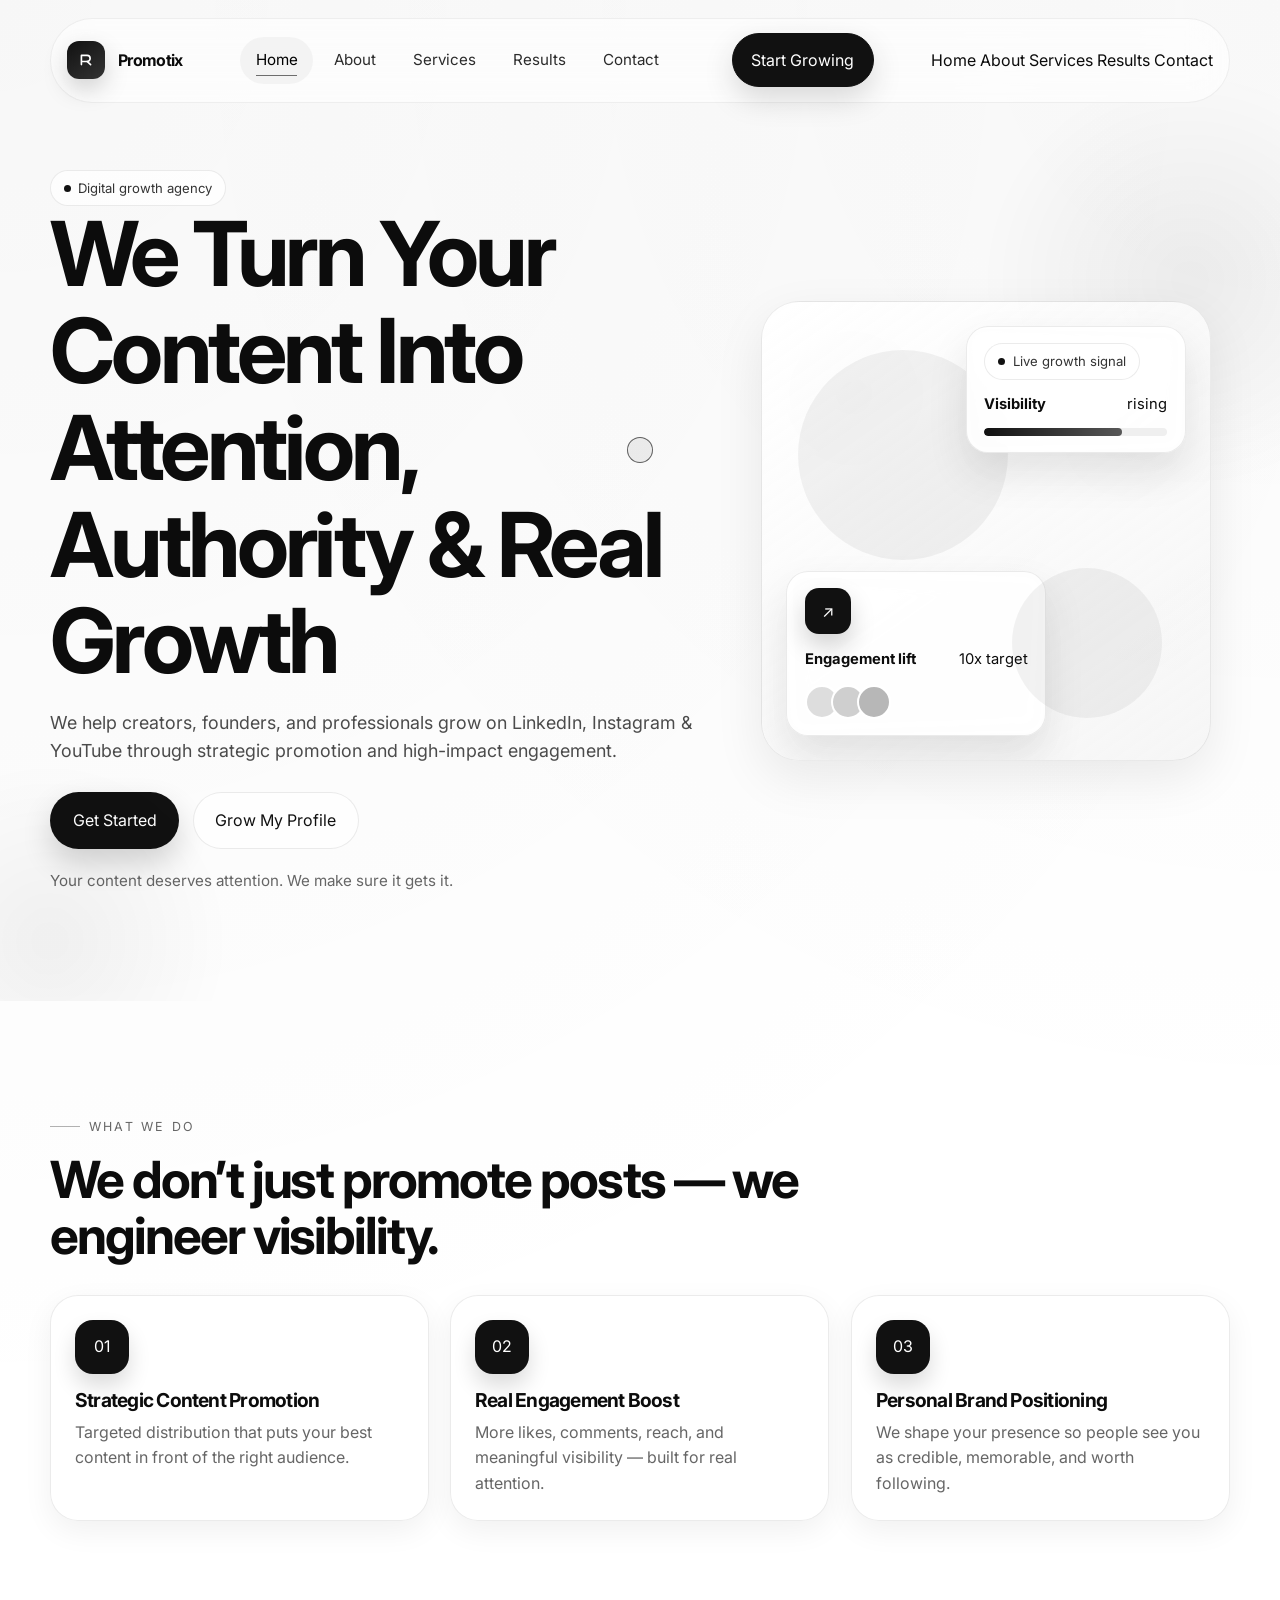
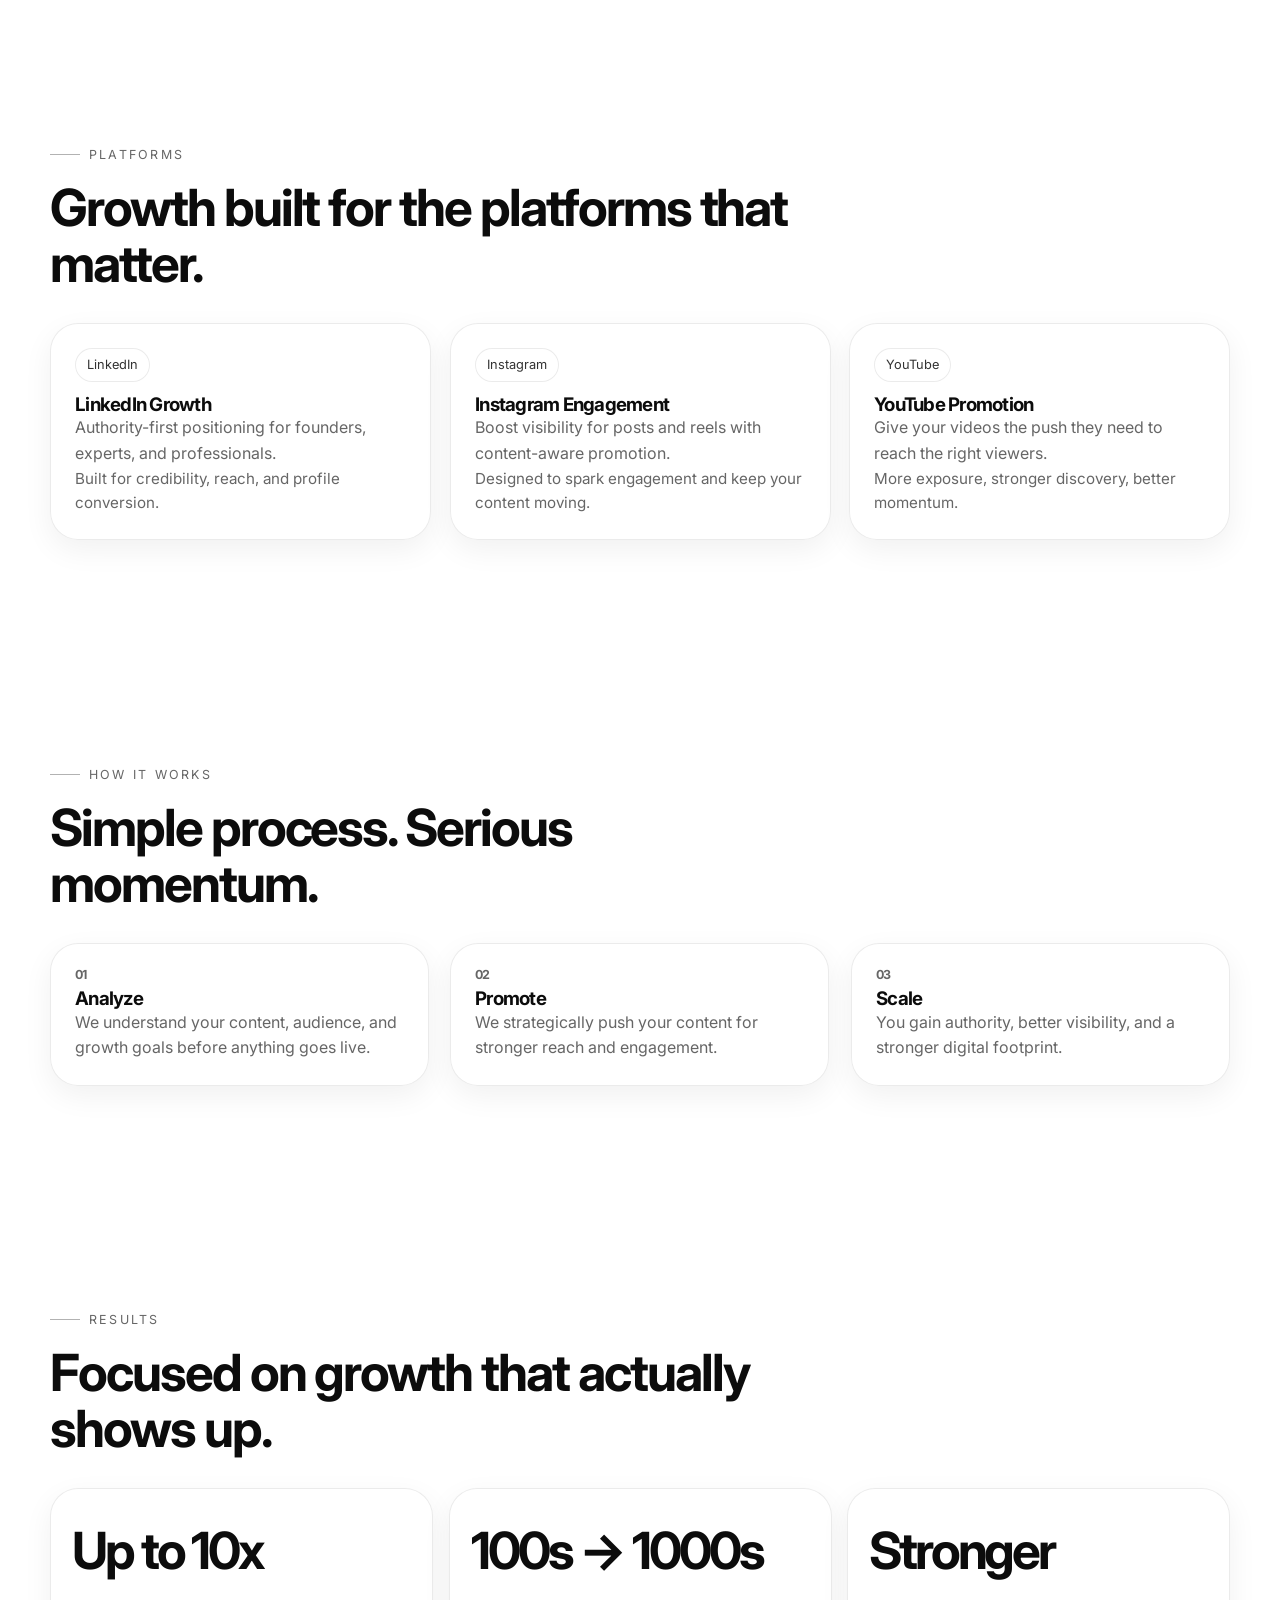
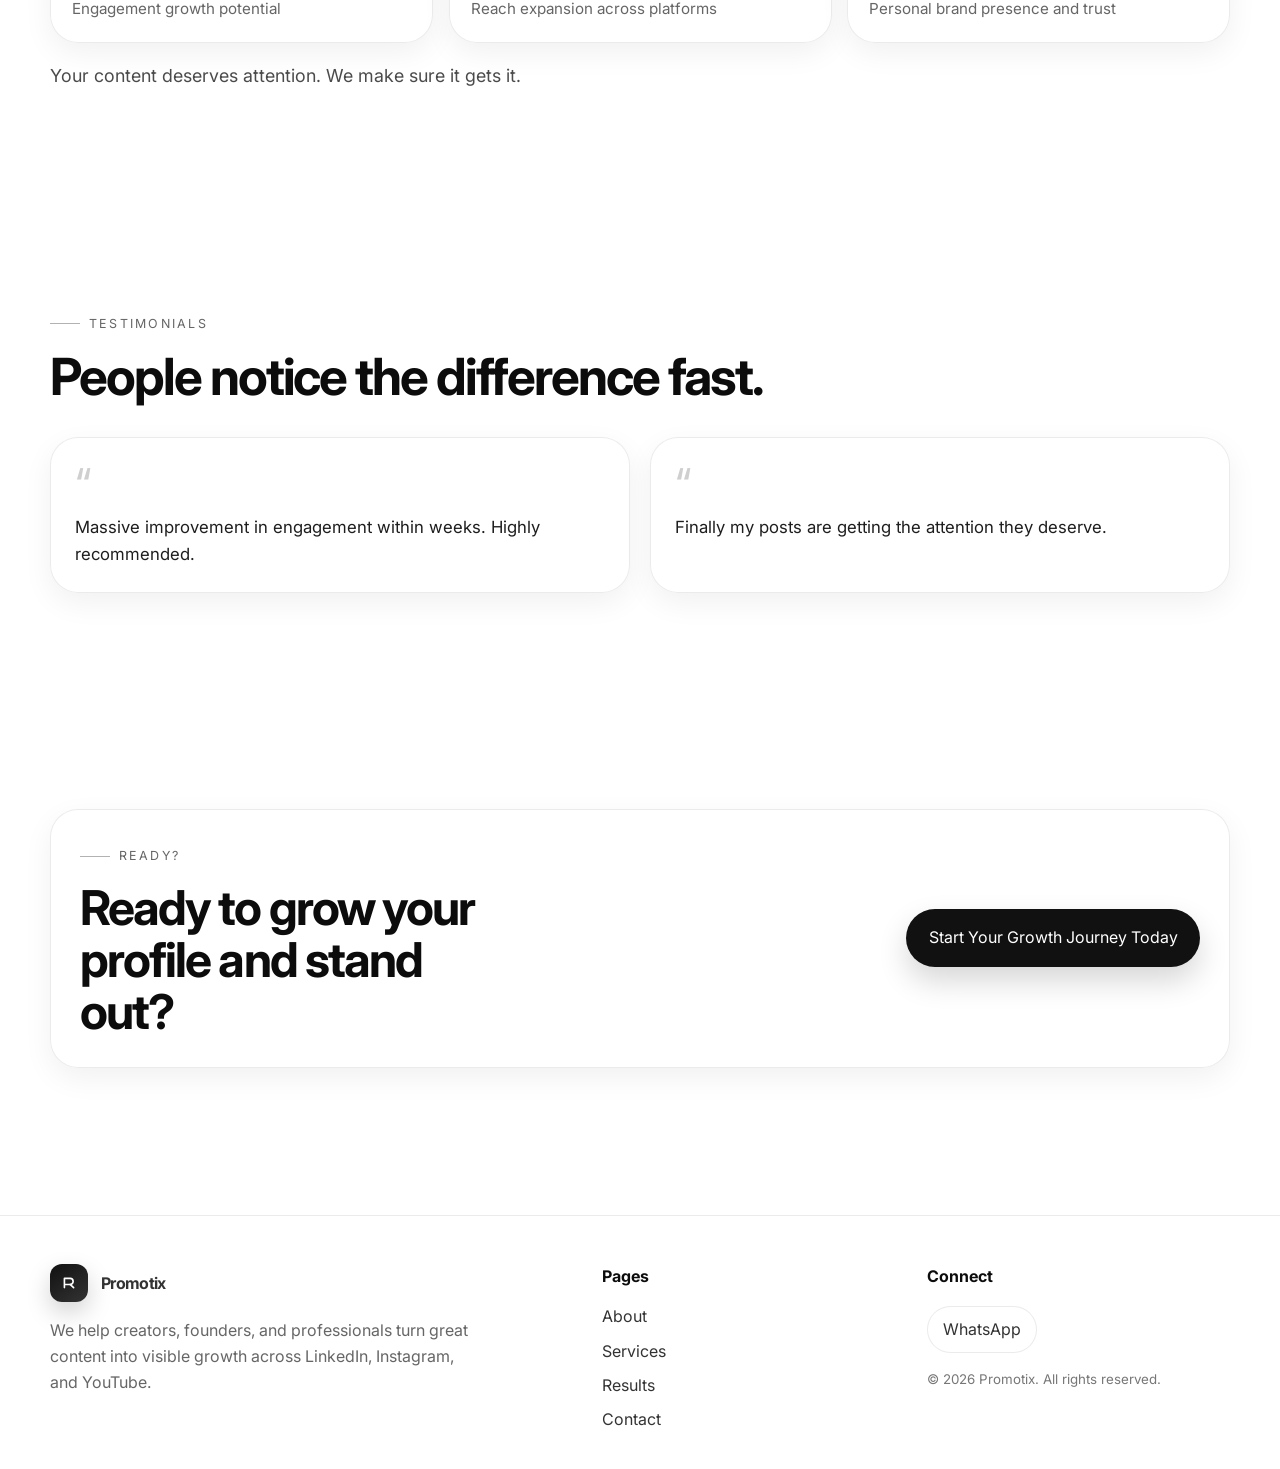
==== index.html @ 36fdacd5 "Add files via upload" ====
<!doctype html>
<html lang="en">
<head>
  <meta charset="utf-8">
  <meta name="viewport" content="width=device-width, initial-scale=1">
  <title>Promotix | Digital Growth Agency</title>
  <meta name="description" content="Premium digital growth agency for creators, founders, and professionals growing on LinkedIn, Instagram, and YouTube.">
  <meta name="keywords" content="digital growth agency, linkedin growth, instagram engagement, youtube promotion, content promotion, personal branding">
  <meta name="author" content="Promotix">
  <meta name="theme-color" content="#111111">
  <meta property="og:title" content="Promotix | Digital Growth Agency">
  <meta property="og:description" content="Premium digital growth agency for creators, founders, and professionals growing on LinkedIn, Instagram, and YouTube.">
  <meta property="og:type" content="website">
  <meta property="og:image" content="favicon.svg">
  <link rel="icon" href="favicon.svg" type="image/svg+xml">
  <link rel="apple-touch-icon" href="favicon.svg">
  <link rel="preconnect" href="https://fonts.googleapis.com">
  <link rel="preconnect" href="https://fonts.gstatic.com" crossorigin>
  <link href="https://fonts.googleapis.com/css2?family=Inter:wght@400;500;600;700;800&family=Poppins:wght@500;600;700;800&display=swap" rel="stylesheet">
  <link rel="stylesheet" href="style.css">
</head>
<body class="home" data-page="home">

  <header class="site-header">
    <div class="nav-shell">
      <a class="brand" href="index.html" aria-label="Promotix home">
        <span class="brand-mark" aria-hidden="true">
          <svg viewBox="0 0 24 24" fill="none" stroke="currentColor" stroke-width="1.8" stroke-linecap="round" stroke-linejoin="round">
            <path d="M7 17V7h6.2a3.3 3.3 0 0 1 0 6.6H7"/>
            <path d="M13.2 13.6 17 17"/>
          </svg>
        </span>
        <span>Promotix</span>
      </a>

      <nav class="nav-links" aria-label="Primary">
        <a href="index.html" data-page="home">Home</a>
        <a href="about.html" data-page="about">About</a>
        <a href="services.html" data-page="services">Services</a>
        <a href="results.html" data-page="results">Results</a>
        <a href="contact.html" data-page="contact">Contact</a>
      </nav>

      <a class="nav-cta" href="contact.html">Start Growing</a>

      <button class="nav-toggle" aria-label="Open navigation" aria-expanded="false">
        <span></span>
        <span></span>
      </button>

      <div class="mobile-nav">
        <a href="index.html" data-page="home">Home</a>
        <a href="about.html" data-page="about">About</a>
        <a href="services.html" data-page="services">Services</a>
        <a href="results.html" data-page="results">Results</a>
        <a href="contact.html" data-page="contact">Contact</a>
      </div>
    </div>
  </header>
  <div class="preloader" aria-hidden="true"><div class="loader"><span></span></div></div>
  <div class="custom-cursor" aria-hidden="true"></div>
  <button class="scroll-top" aria-label="Scroll to top">↑</button>
  <div class="toast" role="status" aria-live="polite"></div>

<main>
  <section class="hero">
    <div class="container hero-grid">
      <div class="hero-copy reveal">
        <span class="kicker"><span></span> Digital growth agency</span>
        <h1>We Turn Your Content Into Attention, Authority &amp; Real Growth</h1>
        <p class="lead">We help creators, founders, and professionals grow on LinkedIn, Instagram &amp; YouTube through strategic promotion and high-impact engagement.</p>
        <div class="hero-actions">
          <a class="btn" href="contact.html">Get Started</a>
          <a class="btn-outline" href="services.html">Grow My Profile</a>
        </div>
        <p style="margin-top:1.2rem;" class="small muted">Your content deserves attention. We make sure it gets it.</p>
      </div>
      <div class="hero-panel reveal reveal-scale">
        <div class="hero-visual">
          <div class="floating-card float-top">
            <div class="kicker"><span></span> Live growth signal</div>
            <div class="stat-line"><strong>Visibility</strong><span>rising</span></div>
            <div class="bar"><span></span></div>
          </div>
          <div class="floating-card float-bottom">
            <div class="icon-pill" aria-hidden="true">↗</div>
            <div class="stat-line"><strong>Engagement lift</strong><span>10x target</span></div>
            <div class="stack" aria-hidden="true"><span></span><span></span><span></span></div>
          </div>
        </div>
      </div>
    </div>
  </section>

  <section class="section">
    <div class="container">
      <div class="section-heading reveal">
        <span class="section-label">What we do</span>
        <h2>We don’t just promote posts — we engineer visibility.</h2>
      </div>
      <div class="grid grid-3">
        <article class="card card-pad feature-card reveal reveal-left">
          <div class="feature-icon">01</div>
          <h3>Strategic Content Promotion</h3>
          <p>Targeted distribution that puts your best content in front of the right audience.</p>
        </article>
        <article class="card card-pad feature-card reveal">
          <div class="feature-icon">02</div>
          <h3>Real Engagement Boost</h3>
          <p>More likes, comments, reach, and meaningful visibility — built for real attention.</p>
        </article>
        <article class="card card-pad feature-card reveal reveal-right">
          <div class="feature-icon">03</div>
          <h3>Personal Brand Positioning</h3>
          <p>We shape your presence so people see you as credible, memorable, and worth following.</p>
        </article>
      </div>
    </div>
  </section>

  <section class="section">
    <div class="container">
      <div class="section-heading reveal">
        <span class="section-label">Platforms</span>
        <h2>Growth built for the platforms that matter.</h2>
      </div>
      <div class="platform-grid">
        <article class="card platform-card reveal">
          <div>
            <span class="tag">LinkedIn</span>
            <h3 style="margin-top:.85rem;">LinkedIn Growth</h3>
            <p>Authority-first positioning for founders, experts, and professionals.</p>
          </div>
          <p class="small">Built for credibility, reach, and profile conversion.</p>
        </article>
        <article class="card platform-card reveal">
          <div>
            <span class="tag">Instagram</span>
            <h3 style="margin-top:.85rem;">Instagram Engagement</h3>
            <p>Boost visibility for posts and reels with content-aware promotion.</p>
          </div>
          <p class="small">Designed to spark engagement and keep your content moving.</p>
        </article>
        <article class="card platform-card reveal">
          <div>
            <span class="tag">YouTube</span>
            <h3 style="margin-top:.85rem;">YouTube Promotion</h3>
            <p>Give your videos the push they need to reach the right viewers.</p>
          </div>
          <p class="small">More exposure, stronger discovery, better momentum.</p>
        </article>
      </div>
    </div>
  </section>

  <section class="section">
    <div class="container">
      <div class="section-heading reveal">
        <span class="section-label">How it works</span>
        <h2>Simple process. Serious momentum.</h2>
      </div>
      <div class="grid grid-3 steps">
        <article class="card step-card reveal reveal-left">
          <h3>Analyze</h3>
          <p>We understand your content, audience, and growth goals before anything goes live.</p>
        </article>
        <article class="card step-card reveal">
          <h3>Promote</h3>
          <p>We strategically push your content for stronger reach and engagement.</p>
        </article>
        <article class="card step-card reveal reveal-right">
          <h3>Scale</h3>
          <p>You gain authority, better visibility, and a stronger digital footprint.</p>
        </article>
      </div>
    </div>
  </section>

  <section class="section">
    <div class="container">
      <div class="section-heading reveal">
        <span class="section-label">Results</span>
        <h2>Focused on growth that actually shows up.</h2>
      </div>
      <div class="metrics">
        <article class="card metric reveal">
          <div class="value">Up to 10x</div>
          <p class="label">Engagement growth potential</p>
        </article>
        <article class="card metric reveal">
          <div class="value">100s → 1000s</div>
          <p class="label">Reach expansion across platforms</p>
        </article>
        <article class="card metric reveal">
          <div class="value">Stronger</div>
          <p class="label">Personal brand presence and trust</p>
        </article>
      </div>
      <p style="margin-top:1.2rem;" class="lead reveal">Your content deserves attention. We make sure it gets it.</p>
    </div>
  </section>

  <section class="section">
    <div class="container">
      <div class="section-heading reveal">
        <span class="section-label">Testimonials</span>
        <h2>People notice the difference fast.</h2>
      </div>
      <div class="grid grid-2">
        <article class="card card-pad testimonial-card reveal reveal-left">
          <div class="quote-mark">“</div>
          <p class="quote">Massive improvement in engagement within weeks. Highly recommended.</p>
        </article>
        <article class="card card-pad testimonial-card reveal reveal-right">
          <div class="quote-mark">“</div>
          <p class="quote">Finally my posts are getting the attention they deserve.</p>
        </article>
      </div>
    </div>
  </section>

  <section class="section">
    <div class="container">
      <div class="card cta-strip reveal">
        <div>
          <span class="section-label">Ready?</span>
          <h2>Ready to grow your profile and stand out?</h2>
        </div>
        <a class="btn" href="contact.html">Start Your Growth Journey Today</a>
      </div>
    </div>
  </section>
</main>


  <footer class="footer">
    <div class="container footer-grid">
      <div>
        <a class="brand" href="index.html">
          <span class="brand-mark" aria-hidden="true">
            <svg viewBox="0 0 24 24" fill="none" stroke="currentColor" stroke-width="1.8" stroke-linecap="round" stroke-linejoin="round">
              <path d="M7 17V7h6.2a3.3 3.3 0 0 1 0 6.6H7"/>
              <path d="M13.2 13.6 17 17"/>
            </svg>
          </span>
          <span>Promotix</span>
        </a>
        <p style="margin-top: 1rem; max-width: 42ch;">We help creators, founders, and professionals turn great content into visible growth across LinkedIn, Instagram, and YouTube.</p>
      </div>
      <div>
        <strong>Pages</strong>
        <ul style="margin-top: .9rem;">
          <li><a href="about.html">About</a></li>
          <li><a href="services.html">Services</a></li>
          <li><a href="results.html">Results</a></li>
          <li><a href="contact.html">Contact</a></li>
        </ul>
      </div>
      <div>
        <strong>Connect</strong>
        <div class="social-row">
<a href="https://wa.me/917065312422?text=Hi%20I%20want%20to%20grow%20my%20profile" target="_blank">
  WhatsApp
</a>        </div>
        <small style="display:block; margin-top: 1rem;">© 2026 Promotix. All rights reserved.</small>
      </div>
    </div>
  </footer>

  <script src="script.js" defer></script>

</body>
</html>
---- style.css ----
:root {
  --bg: #ffffff;
  --bg-soft: #f7f7f7;
  --text: #0c0c0c;
  --muted: #666;
  --line: rgba(0,0,0,.08);
  --line-strong: rgba(0,0,0,.12);
  --shadow: 0 18px 50px rgba(0,0,0,.08);
  --shadow-soft: 0 10px 30px rgba(0,0,0,.06);
  --radius-lg: 28px;
  --radius-md: 18px;
  --radius-sm: 12px;
  --container: 1180px;
  --transition: 280ms cubic-bezier(.2,.8,.2,1);
}

*,
*::before,
*::after { box-sizing: border-box; }

html { scroll-behavior: smooth; }

body {
  margin: 0;
  font-family: "Inter", "Poppins", system-ui, -apple-system, BlinkMacSystemFont, "Segoe UI", sans-serif;
  background:
    radial-gradient(circle at top left, rgba(0,0,0,.03), transparent 30%),
    radial-gradient(circle at top right, rgba(0,0,0,.025), transparent 24%),
    var(--bg);
  color: var(--text);
  line-height: 1.6;
  overflow-x: hidden;
  text-rendering: optimizeLegibility;
}

body.loaded .preloader {
  opacity: 0;
  visibility: hidden;
  pointer-events: none;
  transform: scale(.98);
}

img { max-width: 100%; display: block; }
a { color: inherit; text-decoration: none; }
button, input, textarea { font: inherit; }

::selection { background: #111; color: #fff; }

.container {
  width: min(calc(100% - 2rem), var(--container));
  margin: 0 auto;
}

.section { padding: 108px 0; }
.bg-soft { background: linear-gradient(180deg, #fafafa, #fff); }
.section-label {
  display: inline-flex;
  align-items: center;
  gap: .55rem;
  text-transform: uppercase;
  letter-spacing: .18em;
  font-size: .78rem;
  color: var(--muted);
  margin-bottom: 1rem;
}
.section-label::before {
  content: "";
  width: 30px;
  height: 1px;
  background: currentColor;
  opacity: .5;
}
h1, h2, h3, h4 { margin: 0; line-height: 1.08; letter-spacing: -.04em; }
p { margin: 0; color: var(--muted); }

.lead { font-size: 1.12rem; max-width: 62ch; color: #4b4b4b; }
.small { font-size: .95rem; }
.muted { color: var(--muted); }

.grid { display: grid; gap: 1.3rem; }
.grid-2 { grid-template-columns: repeat(2, minmax(0, 1fr)); }
.grid-3 { grid-template-columns: repeat(3, minmax(0, 1fr)); }
.grid-4 { grid-template-columns: repeat(4, minmax(0, 1fr)); }

.card {
  background: rgba(255,255,255,.86);
  border: 1px solid var(--line);
  border-radius: var(--radius-lg);
  box-shadow: var(--shadow-soft);
  backdrop-filter: blur(14px);
  -webkit-backdrop-filter: blur(14px);
  overflow: hidden;
  transition: transform var(--transition), box-shadow var(--transition), border-color var(--transition);
}
.card:hover {
  transform: translateY(-6px);
  box-shadow: var(--shadow);
  border-color: var(--line-strong);
}
.card-pad { padding: 1.5rem; }

.kicker {
  display: inline-flex;
  align-items: center;
  gap: .45rem;
  padding: .42rem .82rem;
  border-radius: 999px;
  border: 1px solid var(--line);
  background: rgba(255,255,255,.75);
  font-size: .82rem;
  color: #333;
}
.kicker span {
  width: 7px;
  height: 7px;
  border-radius: 999px;
  background: #111;
}

.site-header {
  position: fixed;
  inset: 18px 0 auto;
  z-index: 1000;
  transition: transform var(--transition), background var(--transition), box-shadow var(--transition), border-color var(--transition);
}
.site-header.scrolled .nav-shell {
  background: rgba(255,255,255,.84);
  box-shadow: 0 10px 40px rgba(0,0,0,.08);
  border-color: rgba(0,0,0,.08);
}
.nav-shell {
  width: min(calc(100% - 1rem), var(--container));
  margin: 0 auto;
  padding: .9rem 1rem;
  border-radius: 999px;
  background: rgba(255,255,255,.62);
  border: 1px solid rgba(0,0,0,.06);
  backdrop-filter: blur(18px);
  -webkit-backdrop-filter: blur(18px);
  display: flex;
  align-items: center;
  justify-content: space-between;
  gap: 1rem;
  transition: var(--transition);
}
.brand {
  display: inline-flex;
  align-items: center;
  gap: .8rem;
  font-weight: 700;
  letter-spacing: -.04em;
  color: var(--text);
}
.brand-mark {
  width: 38px;
  height: 38px;
  border-radius: 12px;
  background: linear-gradient(145deg, #111, #333);
  display: grid;
  place-items: center;
  color: #fff;
  box-shadow: 0 10px 25px rgba(0,0,0,.18);
}
.brand-mark svg { width: 22px; height: 22px; }

.nav-links {
  display: flex;
  align-items: center;
  gap: .35rem;
}
.nav-links a {
  position: relative;
  padding: .72rem .98rem;
  border-radius: 999px;
  font-size: .95rem;
  color: #2b2b2b;
  transition: background var(--transition), color var(--transition), transform var(--transition);
}
.nav-links a::after {
  content: "";
  position: absolute;
  left: 1rem;
  right: 1rem;
  bottom: .52rem;
  height: 1px;
  background: currentColor;
  transform: scaleX(0);
  transform-origin: center;
  transition: transform var(--transition);
  opacity: .55;
}
.nav-links a:hover, .nav-links a.active {
  background: rgba(0,0,0,.04);
  color: #000;
}
.nav-links a:hover::after, .nav-links a.active::after { transform: scaleX(1); }

.nav-cta {
  display: inline-flex;
  align-items: center;
  gap: .55rem;
  padding: .82rem 1.15rem;
  border-radius: 999px;
  background: #111;
  color: #fff;
  border: 1px solid #111;
  box-shadow: 0 12px 30px rgba(0,0,0,.15);
  transition: transform var(--transition), box-shadow var(--transition), background var(--transition);
}

.nav-toggle {
  display: none;
  width: 46px;
  height: 46px;
  border: 1px solid var(--line);
  background: rgba(255,255,255,.75);
  border-radius: 999px;
  align-items: center;
  justify-content: center;
  gap: 4px;
  flex-direction: column;
  cursor: pointer;
}
.nav-toggle span {
  width: 18px;
  height: 2px;
  border-radius: 2px;
  background: #111;
  transition: transform var(--transition), opacity var(--transition);
}

.hero {
  position: relative;
  padding-top: 170px;
  padding-bottom: 108px;
  overflow: hidden;
}
.hero::before, .hero::after {
  content: "";
  position: absolute;
  inset: auto;
  border-radius: 999px;
  filter: blur(10px);
  pointer-events: none;
}
.hero::before {
  width: 420px;
  height: 420px;
  right: -120px;
  top: 70px;
  background: radial-gradient(circle, rgba(0,0,0,.06), transparent 70%);
}
.hero::after {
  width: 360px;
  height: 360px;
  left: -130px;
  bottom: -120px;
  background: radial-gradient(circle, rgba(0,0,0,.05), transparent 70%);
}
.hero-grid {
  display: grid;
  grid-template-columns: 1.15fr .85fr;
  gap: 2rem;
  align-items: center;
}
.hero-copy h1 { font-size: clamp(3rem, 7vw, 5.8rem); max-width: 12ch; }
.hero-copy .lead { margin-top: 1.15rem; }
.hero-actions { display: flex; flex-wrap: wrap; gap: .85rem; margin-top: 1.6rem; }

.btn, .btn-outline {
  display: inline-flex;
  align-items: center;
  justify-content: center;
  gap: .55rem;
  padding: .95rem 1.35rem;
  border-radius: 999px;
  border: 1px solid transparent;
  transition: transform var(--transition), box-shadow var(--transition), border-color var(--transition), background var(--transition);
  cursor: pointer;
}
.btn {
  background: #111;
  color: #fff;
  box-shadow: 0 14px 30px rgba(0,0,0,.16);
}
.btn-outline {
  background: rgba(255,255,255,.7);
  border-color: var(--line);
  color: #111;
}
.nav-cta:hover, .btn:hover, .btn-outline:hover, button[type="submit"]:hover {
  transform: translateY(-2px) scale(1.01);
}

.hero-panel { padding: 1.2rem; }
.hero-visual {
  min-height: 460px;
  border-radius: calc(var(--radius-lg) + 10px);
  border: 1px solid var(--line);
  background:
    linear-gradient(145deg, rgba(255,255,255,.95), rgba(243,243,243,.75)),
    radial-gradient(circle at 20% 20%, rgba(0,0,0,.08), transparent 18%),
    radial-gradient(circle at 80% 30%, rgba(0,0,0,.05), transparent 16%);
  box-shadow: var(--shadow);
  position: relative;
  overflow: hidden;
}
.hero-visual::before, .hero-visual::after {
  content: "";
  position: absolute;
  border-radius: 999px;
  background: rgba(0,0,0,.05);
}
.hero-visual::before {
  width: 210px;
  height: 210px;
  top: 48px;
  left: 36px;
}
.hero-visual::after {
  width: 150px;
  height: 150px;
  right: 48px;
  bottom: 42px;
}
.floating-card {
  position: absolute;
  background: rgba(255,255,255,.92);
  border: 1px solid var(--line);
  box-shadow: 0 20px 40px rgba(0,0,0,.1);
  border-radius: 22px;
  padding: 1rem 1.1rem;
  backdrop-filter: blur(10px);
  -webkit-backdrop-filter: blur(10px);
}
.float-top { top: 24px; right: 24px; width: 220px; }
.float-bottom { left: 24px; bottom: 24px; width: 260px; }
.stat-line {
  display: flex;
  align-items: center;
  justify-content: space-between;
  gap: .8rem;
  margin-top: .85rem;
  font-size: .92rem;
}
.bar {
  width: 100%;
  height: 8px;
  border-radius: 999px;
  background: #efefef;
  overflow: hidden;
  margin-top: .7rem;
}
.bar > span {
  display: block;
  height: 100%;
  width: 75%;
  border-radius: inherit;
  background: linear-gradient(90deg, #111, #575757);
}
.icon-pill {
  width: 46px;
  height: 46px;
  border-radius: 14px;
  display: grid;
  place-items: center;
  background: #111;
  color: #fff;
  box-shadow: 0 12px 24px rgba(0,0,0,.18);
}
.stack {
  display: flex;
  align-items: center;
  margin-top: .85rem;
}
.stack span {
  width: 34px;
  height: 34px;
  border-radius: 999px;
  border: 2px solid #fff;
  background: #ddd;
  margin-left: -8px;
}
.stack span:first-child { margin-left: 0; }
.stack span:nth-child(2) { background: #cfcfcf; }
.stack span:nth-child(3) { background: #b7b7b7; }

.split { align-items: start; }
.section-heading { max-width: 760px; margin-bottom: 2rem; }
.section-heading h2 { font-size: clamp(2rem, 4vw, 3.4rem); margin-bottom: .8rem; }

.feature-card, .service-card, .result-card, .testimonial-card, .info-card, .contact-card { position: relative; }
.feature-icon, .service-icon {
  width: 54px;
  height: 54px;
  border-radius: 18px;
  background: #111;
  color: #fff;
  display: grid;
  place-items: center;
  margin-bottom: 1rem;
  box-shadow: 0 12px 22px rgba(0,0,0,.14);
}
.feature-card h3, .service-card h3, .result-card h3, .info-card h3, .contact-card h3 {
  font-size: 1.2rem;
  margin-bottom: .55rem;
}
.service-list, .bullet-list {
  list-style: none;
  padding: 0;
  margin: 0;
  display: grid;
  gap: .7rem;
}
.service-list li, .bullet-list li {
  display: flex;
  gap: .7rem;
  align-items: flex-start;
  color: #3b3b3b;
}
.service-list li::before, .bullet-list li::before {
  content: "•";
  line-height: 1.1;
  font-weight: 700;
  color: #111;
}
.platform-grid {
  display: grid;
  grid-template-columns: repeat(3, minmax(0, 1fr));
  gap: 1.2rem;
}
.platform-card {
  padding: 1.5rem;
  min-height: 180px;
  display: flex;
  flex-direction: column;
  justify-content: space-between;
}
.tag {
  display: inline-flex;
  width: fit-content;
  padding: .35rem .7rem;
  border-radius: 999px;
  border: 1px solid var(--line);
  font-size: .8rem;
  color: #333;
  background: rgba(255,255,255,.8);
}
.steps { counter-reset: step; }
.step-card { padding: 1.5rem; }
.step-card h3::before {
  counter-increment: step;
  content: "0" counter(step);
  display: block;
  font-size: .78rem;
  color: var(--muted);
  margin-bottom: .5rem;
}
.quote { font-size: 1.05rem; color: #1e1e1e; }
.quote-mark {
  font-size: 3rem;
  line-height: 1;
  color: #cfcfcf;
  margin-bottom: .25rem;
}
.metrics { display: grid; grid-template-columns: repeat(3, minmax(0, 1fr)); gap: 1rem; }
.metric { padding: 1.3rem; }
.metric .value {
  font-size: clamp(2rem, 4vw, 3.2rem);
  font-weight: 700;
  letter-spacing: -.06em;
}
.metric .label { margin-top: .3rem; font-size: .95rem; }

.counter-grid { display: grid; grid-template-columns: repeat(3, minmax(0, 1fr)); gap: 1rem; }
.counter-box {
  border-radius: 22px;
  padding: 1.5rem;
  background: linear-gradient(180deg, #fff, #f7f7f7);
  border: 1px solid var(--line);
  box-shadow: var(--shadow-soft);
  text-align: center;
}
.counter-box .num {
  display: block;
  font-size: clamp(2rem, 5vw, 4rem);
  font-weight: 700;
  letter-spacing: -.06em;
}
.counter-box .desc { margin-top: .25rem; color: #4d4d4d; }

.cta-strip {
  padding: 1.8rem;
  display: flex;
  align-items: center;
  justify-content: space-between;
  gap: 1rem;
}
.cta-strip h2 { font-size: clamp(1.8rem, 4vw, 3rem); max-width: 14ch; }

.footer {
  padding: 48px 0 36px;
  border-top: 1px solid var(--line);
  margin-top: 40px;
}
.footer-grid {
  display: grid;
  grid-template-columns: 1.4fr .8fr .8fr;
  gap: 1.4rem;
  align-items: start;
}
.footer small { color: #777; }
.footer a { color: #333; }
.footer ul {
  list-style: none;
  padding: 0;
  margin: 0;
  display: grid;
  gap: .55rem;
}
.social-row {
  display: flex;
  gap: .7rem;
  flex-wrap: wrap;
  margin-top: 1rem;
}
.social-row a, .chip {
  display: inline-flex;
  align-items: center;
  justify-content: center;
  padding: .6rem .92rem;
  border-radius: 999px;
  border: 1px solid var(--line);
  background: #fff;
  transition: transform var(--transition), background var(--transition);
}
.social-row a:hover, .chip:hover { transform: translateY(-2px); background: #f6f6f6; }

.form { display: grid; gap: 1rem; }
.input, .textarea {
  width: 100%;
  border-radius: 16px;
  border: 1px solid var(--line);
  background: rgba(255,255,255,.95);
  padding: 1rem 1.05rem;
  outline: none;
  transition: border-color var(--transition), box-shadow var(--transition), transform var(--transition);
}
.input:focus, .textarea:focus {
  border-color: rgba(0,0,0,.3);
  box-shadow: 0 0 0 4px rgba(0,0,0,.05);
}
.textarea { min-height: 170px; resize: vertical; }
.form-actions { display: flex; gap: .75rem; flex-wrap: wrap; }

.preloader {
  position: fixed;
  inset: 0;
  background: #fff;
  display: grid;
  place-items: center;
  z-index: 4000;
  transition: opacity .5s ease, visibility .5s ease, transform .5s ease;
}
.loader {
  width: 82px;
  height: 82px;
  position: relative;
}
.loader::before, .loader::after {
  content: "";
  position: absolute;
  inset: 0;
  border-radius: 50%;
  border: 2px solid rgba(0,0,0,.08);
}
.loader::after {
  inset: 14px;
  border-color: #111 transparent #111 transparent;
  animation: spin 1.05s linear infinite;
}
.loader span {
  position: absolute;
  inset: 24px;
  border-radius: 50%;
  background: linear-gradient(145deg, #111, #444);
  box-shadow: 0 0 0 12px rgba(0,0,0,.04);
}
.custom-cursor {
  position: fixed;
  top: 0;
  left: 0;
  width: 26px;
  height: 26px;
  border-radius: 50%;
  border: 1px solid rgba(0,0,0,.6);
  background: rgba(0,0,0,.06);
  pointer-events: none;
  z-index: 3000;
  transform: translate(-50%, -50%);
  transition: width .18s ease, height .18s ease, background .18s ease, border-color .18s ease, opacity .18s ease;
  mix-blend-mode: multiply;
}
.custom-cursor.is-hover {
  width: 58px;
  height: 58px;
  background: rgba(0,0,0,.09);
  border-color: rgba(0,0,0,.18);
}

.reveal {
  opacity: 0;
  transform: translateY(24px);
  transition: opacity .7s ease, transform .7s ease;
  will-change: opacity, transform;
}
.reveal.visible { opacity: 1; transform: translateY(0); }
.reveal-left { transform: translateX(-24px); }
.reveal-right { transform: translateX(24px); }
.reveal-scale { transform: scale(.96); }
.reveal-left.visible, .reveal-right.visible, .reveal-scale.visible {
  transform: translateX(0) scale(1);
}

.scroll-top {
  position: fixed;
  right: 20px;
  bottom: 20px;
  width: 48px;
  height: 48px;
  border-radius: 999px;
  background: #111;
  color: #fff;
  display: grid;
  place-items: center;
  border: 0;
  box-shadow: 0 14px 32px rgba(0,0,0,.18);
  opacity: 0;
  visibility: hidden;
  transform: translateY(12px);
  transition: opacity var(--transition), visibility var(--transition), transform var(--transition);
  z-index: 1200;
  cursor: pointer;
}
.scroll-top.show {
  opacity: 1;
  visibility: visible;
  transform: translateY(0);
}
.toast {
  position: fixed;
  left: 50%;
  bottom: 22px;
  transform: translateX(-50%) translateY(18px);
  background: #111;
  color: #fff;
  padding: .85rem 1rem;
  border-radius: 999px;
  box-shadow: 0 16px 40px rgba(0,0,0,.16);
  opacity: 0;
  visibility: hidden;
  transition: opacity var(--transition), visibility var(--transition), transform var(--transition);
  z-index: 2200;
}
.toast.show {
  opacity: 1;
  visibility: visible;
  transform: translateX(-50%) translateY(0);
}

@keyframes spin { to { transform: rotate(360deg); } }

@media (max-width: 1080px) {
  .hero-grid, .grid-3, .grid-4, .platform-grid, .metrics, .counter-grid, .footer-grid {
    grid-template-columns: 1fr 1fr;
  }
  .hero-copy h1 { max-width: 11ch; }
  .hero-panel { order: -1; }
}

@media (max-width: 840px) {
  .site-header { inset: 10px 0 auto; }
  .nav-shell { border-radius: 22px; }
  .nav-links, .nav-cta { display: none; }
  .nav-toggle { display: inline-flex; }
  .mobile-nav {
    position: absolute;
    inset: calc(100% + 10px) 0 auto;
    background: rgba(255,255,255,.92);
    border: 1px solid var(--line);
    border-radius: 24px;
    box-shadow: var(--shadow);
    padding: .8rem;
    display: grid;
    gap: .25rem;
    transform-origin: top center;
    transform: scale(.96) translateY(-8px);
    opacity: 0;
    visibility: hidden;
    transition: opacity var(--transition), visibility var(--transition), transform var(--transition);
  }
  .mobile-nav.open {
    opacity: 1;
    visibility: visible;
    transform: scale(1) translateY(0);
  }
  .mobile-nav a {
    padding: .9rem 1rem;
    border-radius: 14px;
  }
  .hero { padding-top: 140px; }
  .hero-grid, .grid-2, .grid-3, .grid-4, .platform-grid, .metrics, .counter-grid, .footer-grid, .cta-strip {
    grid-template-columns: 1fr;
  }
  .cta-strip { align-items: start; }
  .hero-copy h1 { max-width: 10ch; }
  .hero-visual { min-height: 360px; }
  .section { padding: 84px 0; }
}

@media (max-width: 560px) {
  .container { width: min(calc(100% - 1.1rem), var(--container)); }
  .hero { padding-top: 126px; }
  .hero-copy h1 { font-size: clamp(2.5rem, 13vw, 3.6rem); }
  .lead { font-size: 1rem; }
  .card-pad, .counter-box, .cta-strip, .platform-card, .step-card { padding: 1.2rem; }
  .hero-actions, .form-actions { flex-direction: column; align-items: stretch; }
  .btn, .btn-outline, .nav-cta { width: 100%; }
}

@media (pointer: coarse) {
  .custom-cursor { display: none; }
}


/* CONTACT FORM FIX */
.contact-form {
  max-width: 700px;
  margin: auto;
  padding: 40px;
  border-radius: 20px;
  background: #ffffff;
  box-shadow: 0 10px 40px rgba(0,0,0,0.05);
  display: flex;
  flex-direction: column;
  gap: 20px;
}

/* Reset old styles */
.contact-form input,
.contact-form textarea {
  all: unset;
  width: 100%;
  padding: 14px 16px;
  border-radius: 12px;
  border: 1px solid #e5e5e5;
  font-size: 14px;
  font-family: 'Poppins', sans-serif;
  background: #fafafa;
  transition: all 0.3s ease;
  box-sizing: border-box;
}

/* Row layout */
.form-group {
  display: flex;
  gap: 20px;
}

.form-group input {
  flex: 1;
}

/* Textarea */
.contact-form textarea {
  min-height: 120px;
  resize: none;
}

/* Focus */
.contact-form input:focus,
.contact-form textarea:focus {
  border-color: #000;
  background: #fff;
  box-shadow: 0 0 0 3px rgba(0,0,0,0.05);
}

/* Button */
.btn-primary {
  padding: 14px;
  border: none;
  border-radius: 12px;
  background: #000;
  color: #fff;
  font-weight: 500;
  font-size: 15px;
  cursor: pointer;
  transition: all 0.3s ease;
}

.btn-primary:hover {
  transform: translateY(-2px);
  box-shadow: 0 8px 20px rgba(0,0,0,0.15);
}

/* Status */
#form-status {
  font-size: 14px;
  color: #555;
  text-align: center;
}

/* Mobile */
@media (max-width: 600px) {
  .form-group {
    flex-direction: column;
  }
}
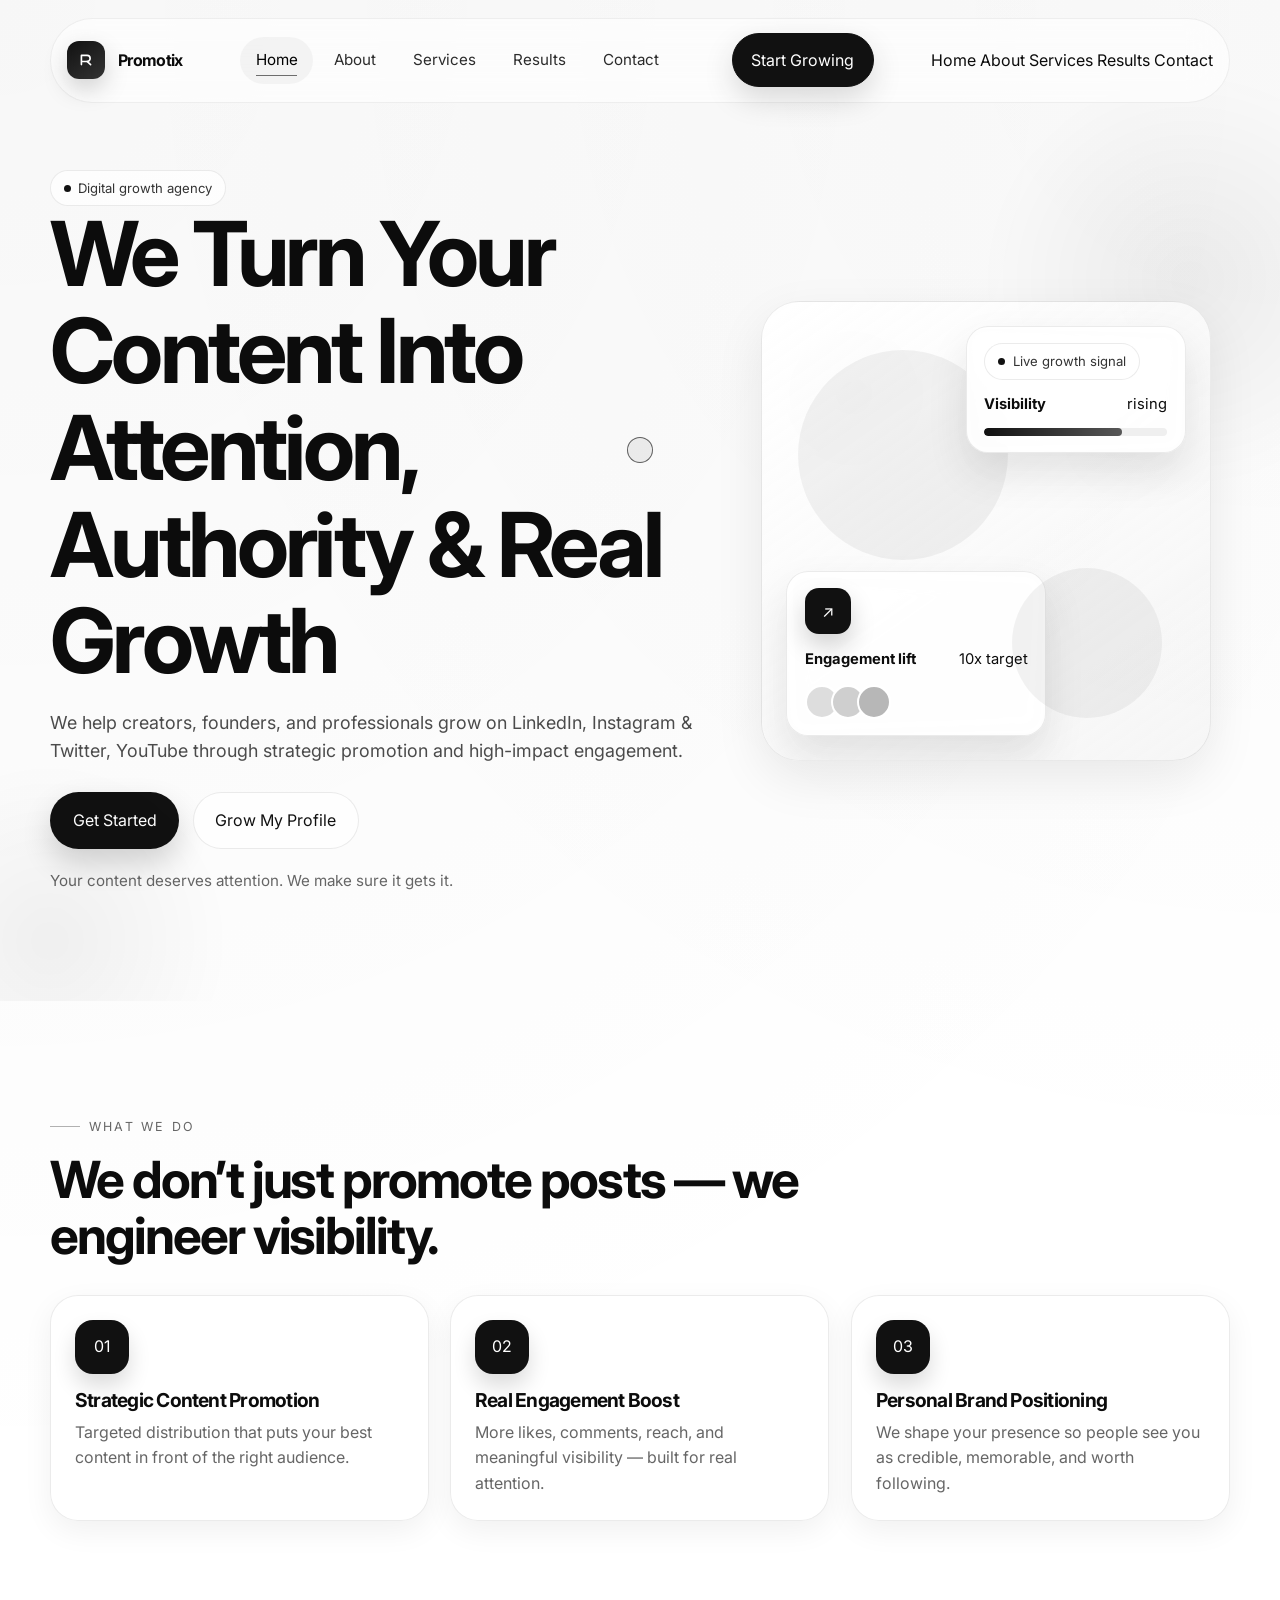
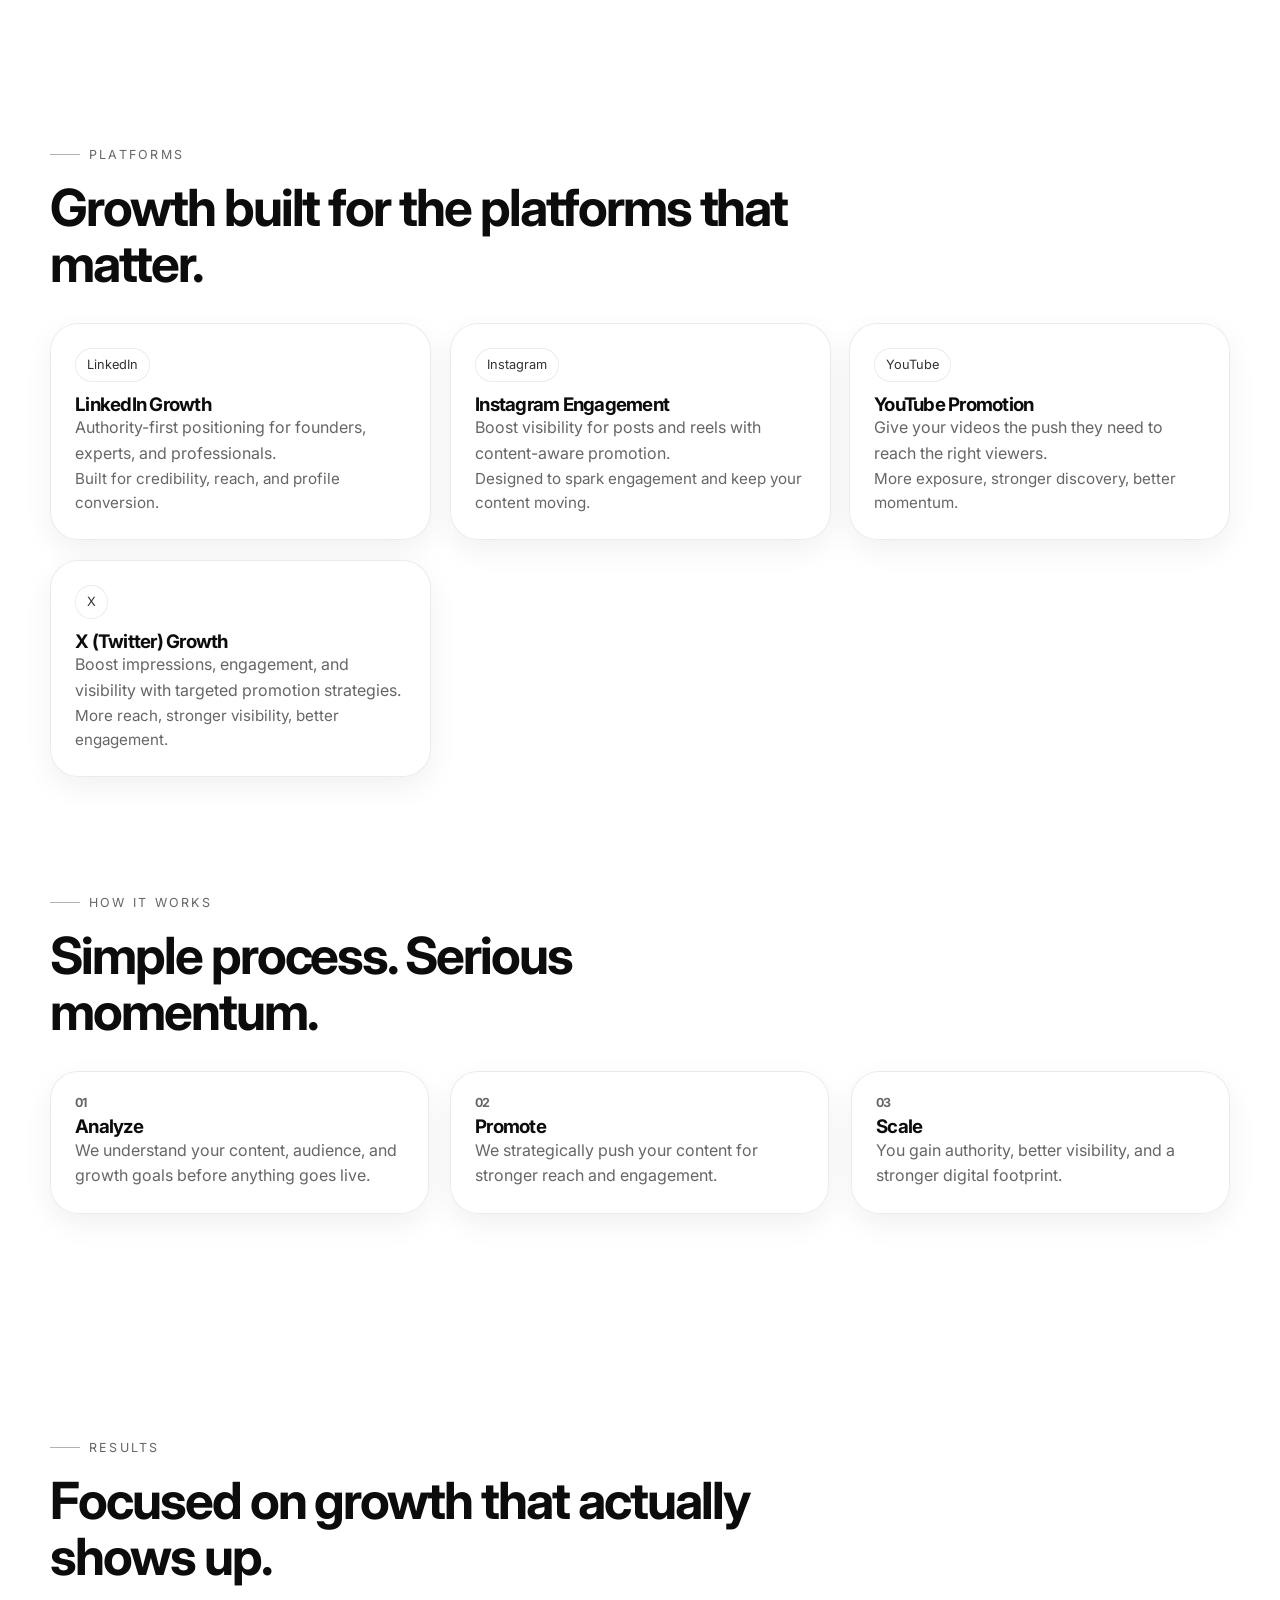
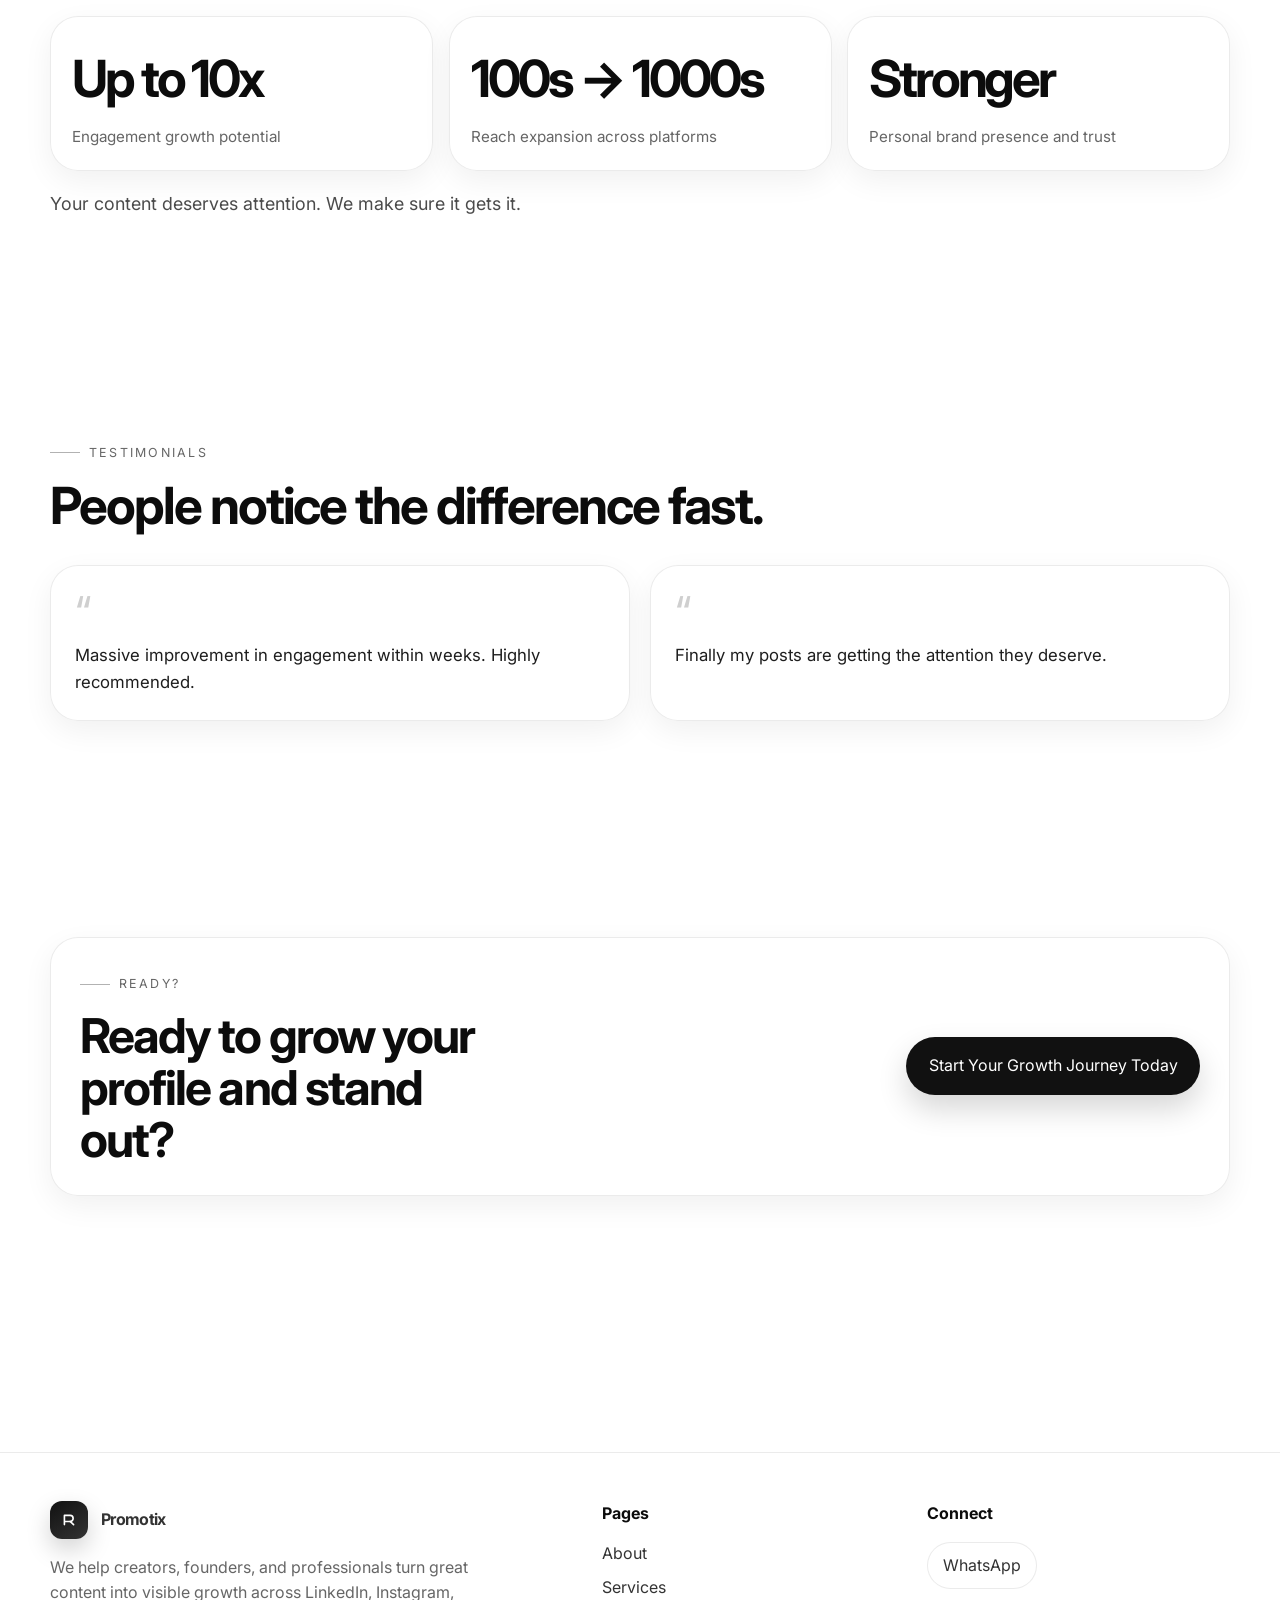
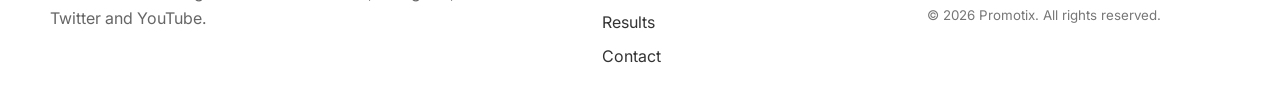
==== commit 04822988: "Add files via upload" ====
--- a/index.html
+++ b/index.html
@@ -4,12 +4,12 @@
   <meta charset="utf-8">
   <meta name="viewport" content="width=device-width, initial-scale=1">
   <title>Promotix | Digital Growth Agency</title>
-  <meta name="description" content="Premium digital growth agency for creators, founders, and professionals growing on LinkedIn, Instagram, and YouTube.">
-  <meta name="keywords" content="digital growth agency, linkedin growth, instagram engagement, youtube promotion, content promotion, personal branding">
+  <meta name="description" content="Premium digital growth agency for creators, founders, and professionals growing on LinkedIn, Instagram, Twitter and YouTube.">
+  <meta name="keywords" content="digital growth agency, linkedin growth, instagram engagement, Twitter growth, youtube promotion, content promotion, personal branding">
   <meta name="author" content="Promotix">
   <meta name="theme-color" content="#111111">
   <meta property="og:title" content="Promotix | Digital Growth Agency">
-  <meta property="og:description" content="Premium digital growth agency for creators, founders, and professionals growing on LinkedIn, Instagram, and YouTube.">
+  <meta property="og:description" content="Premium digital growth agency for creators, founders, and professionals growing on LinkedIn, Instagram, Twitter and YouTube.">
   <meta property="og:type" content="website">
   <meta property="og:image" content="favicon.svg">
   <link rel="icon" href="favicon.svg" type="image/svg+xml">
@@ -68,7 +68,7 @@
       <div class="hero-copy reveal">
         <span class="kicker"><span></span> Digital growth agency</span>
         <h1>We Turn Your Content Into Attention, Authority &amp; Real Growth</h1>
-        <p class="lead">We help creators, founders, and professionals grow on LinkedIn, Instagram &amp; YouTube through strategic promotion and high-impact engagement.</p>
+        <p class="lead">We help creators, founders, and professionals grow on LinkedIn, Instagram &amp; Twitter, YouTube through strategic promotion and high-impact engagement.</p>
         <div class="hero-actions">
           <a class="btn" href="contact.html">Get Started</a>
           <a class="btn-outline" href="services.html">Grow My Profile</a>
@@ -149,9 +149,16 @@
           </div>
           <p class="small">More exposure, stronger discovery, better momentum.</p>
         </article>
-      </div>
-    </div>
-  </section>
+<article class="card platform-card reveal">
+  <div>
+    <span class="tag">X</span>
+    <h3 style="margin-top:.85rem;">X (Twitter) Growth</h3>
+    <p>Boost impressions, engagement, and visibility with targeted promotion strategies.</p>
+  </div>
+  <p class="small">More reach, stronger visibility, better engagement.</p>
+</article>
+      </div>
+    </div>
 
   <section class="section">
     <div class="container">
@@ -245,7 +252,7 @@
           </span>
           <span>Promotix</span>
         </a>
-        <p style="margin-top: 1rem; max-width: 42ch;">We help creators, founders, and professionals turn great content into visible growth across LinkedIn, Instagram, and YouTube.</p>
+        <p style="margin-top: 1rem; max-width: 42ch;">We help creators, founders, and professionals turn great content into visible growth across LinkedIn, Instagram, Twitter and YouTube.</p>
       </div>
       <div>
         <strong>Pages</strong>
@@ -261,7 +268,8 @@
         <div class="social-row">
 <a href="https://wa.me/917065312422?text=Hi%20I%20want%20to%20grow%20my%20profile" target="_blank">
   WhatsApp
-</a>        </div>
+</a>
+        </div>
         <small style="display:block; margin-top: 1rem;">© 2026 Promotix. All rights reserved.</small>
       </div>
     </div>
